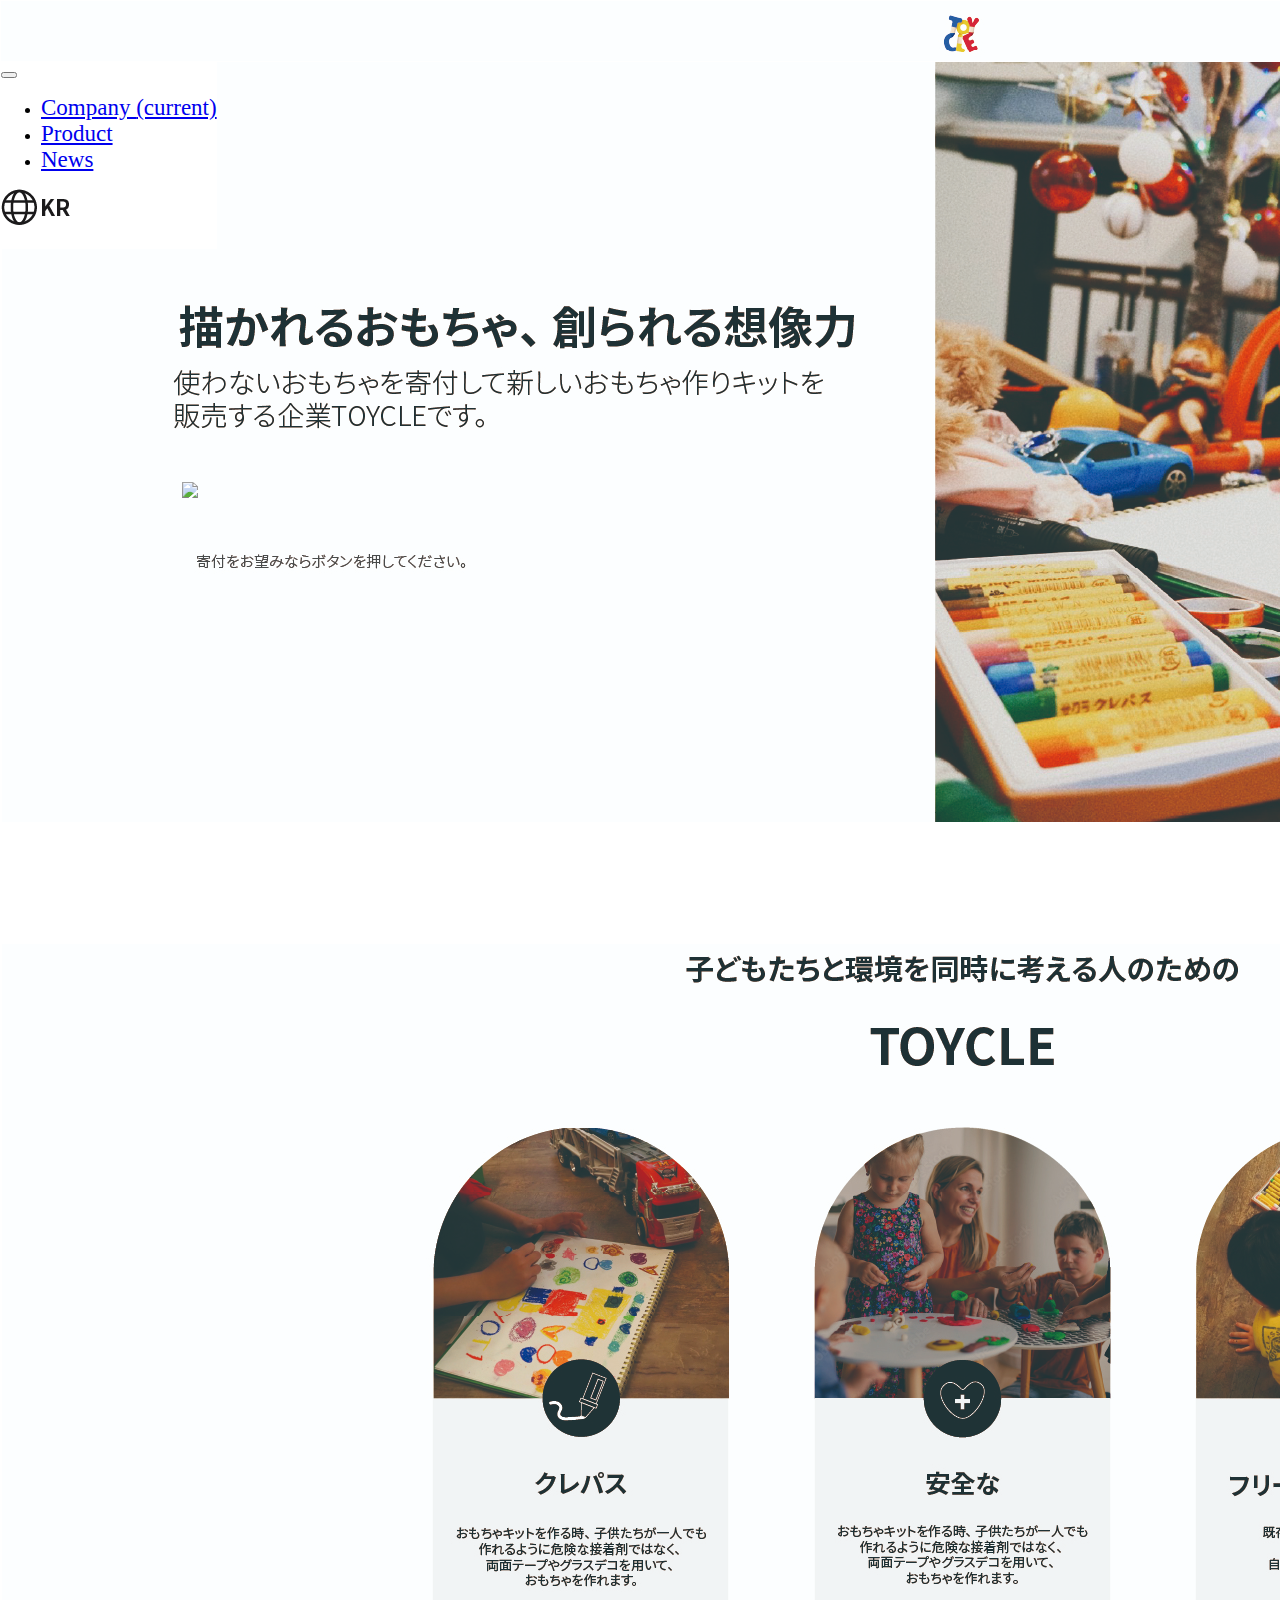
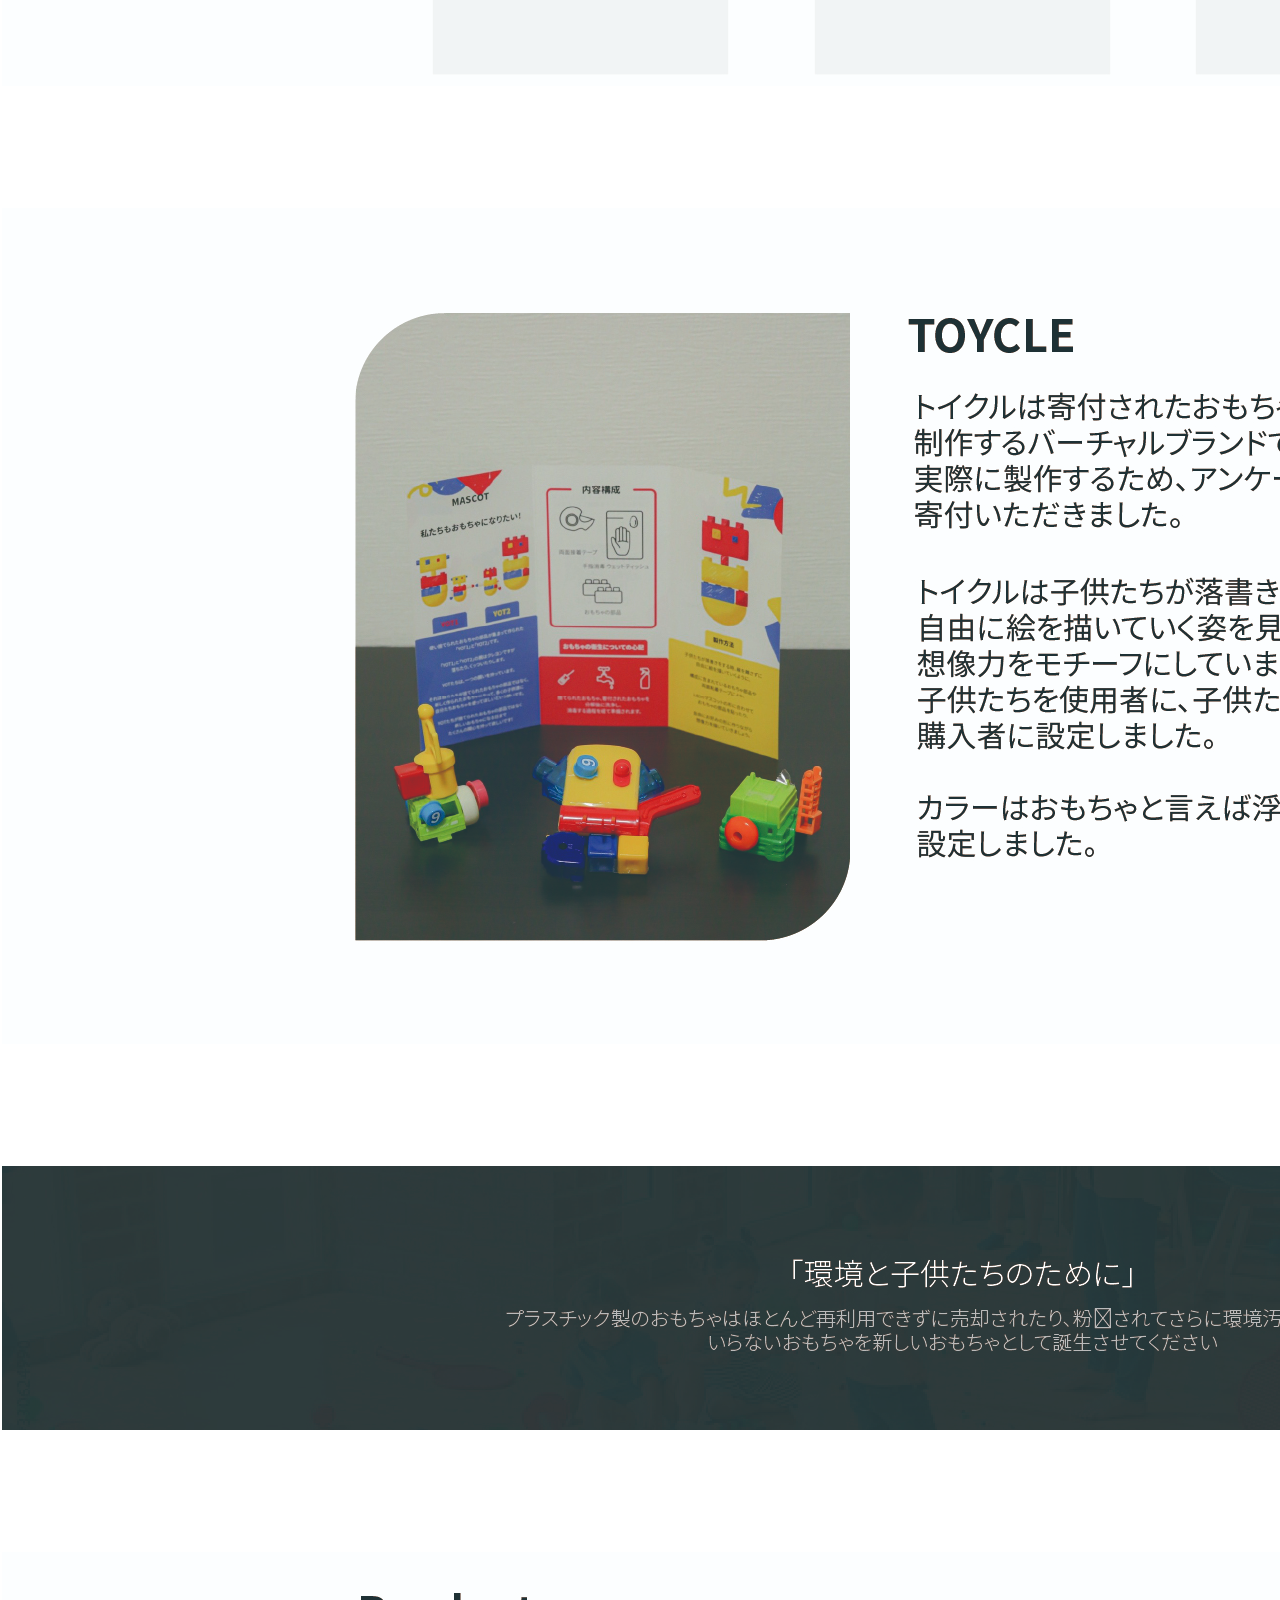
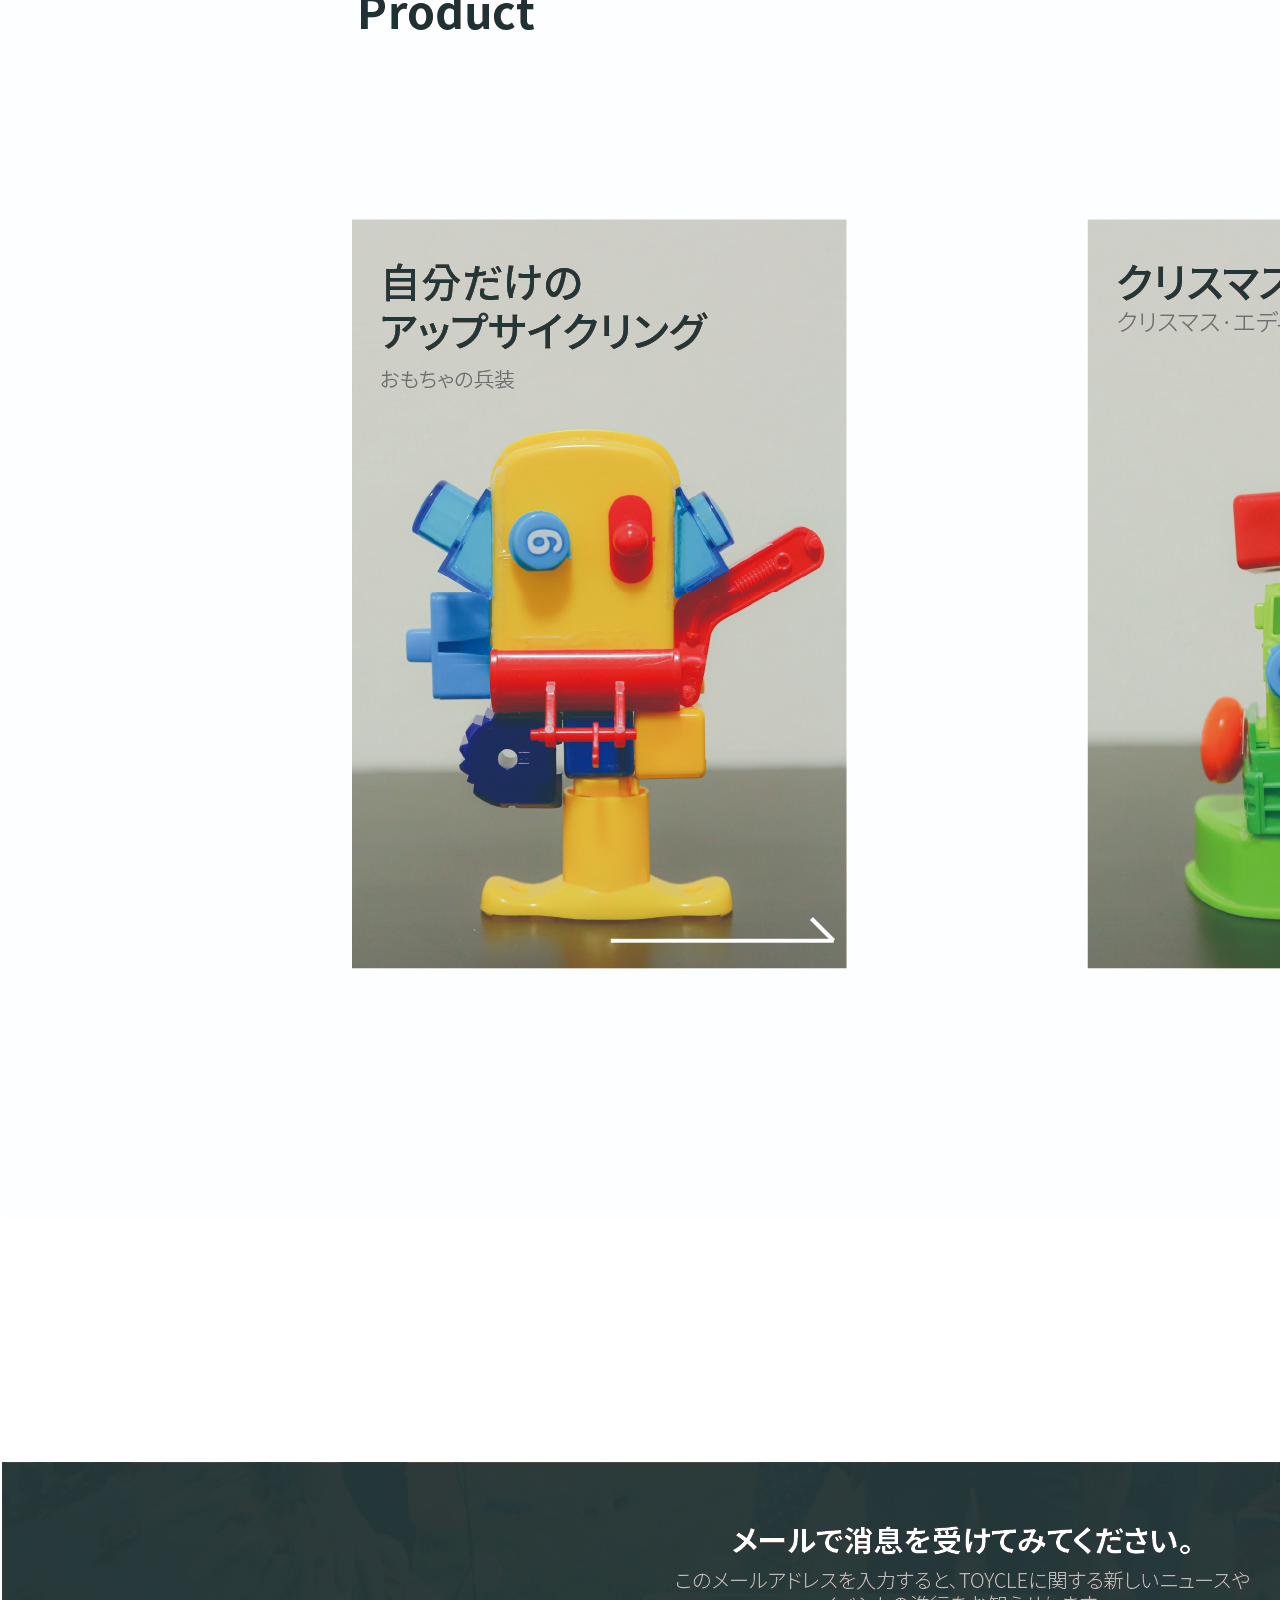
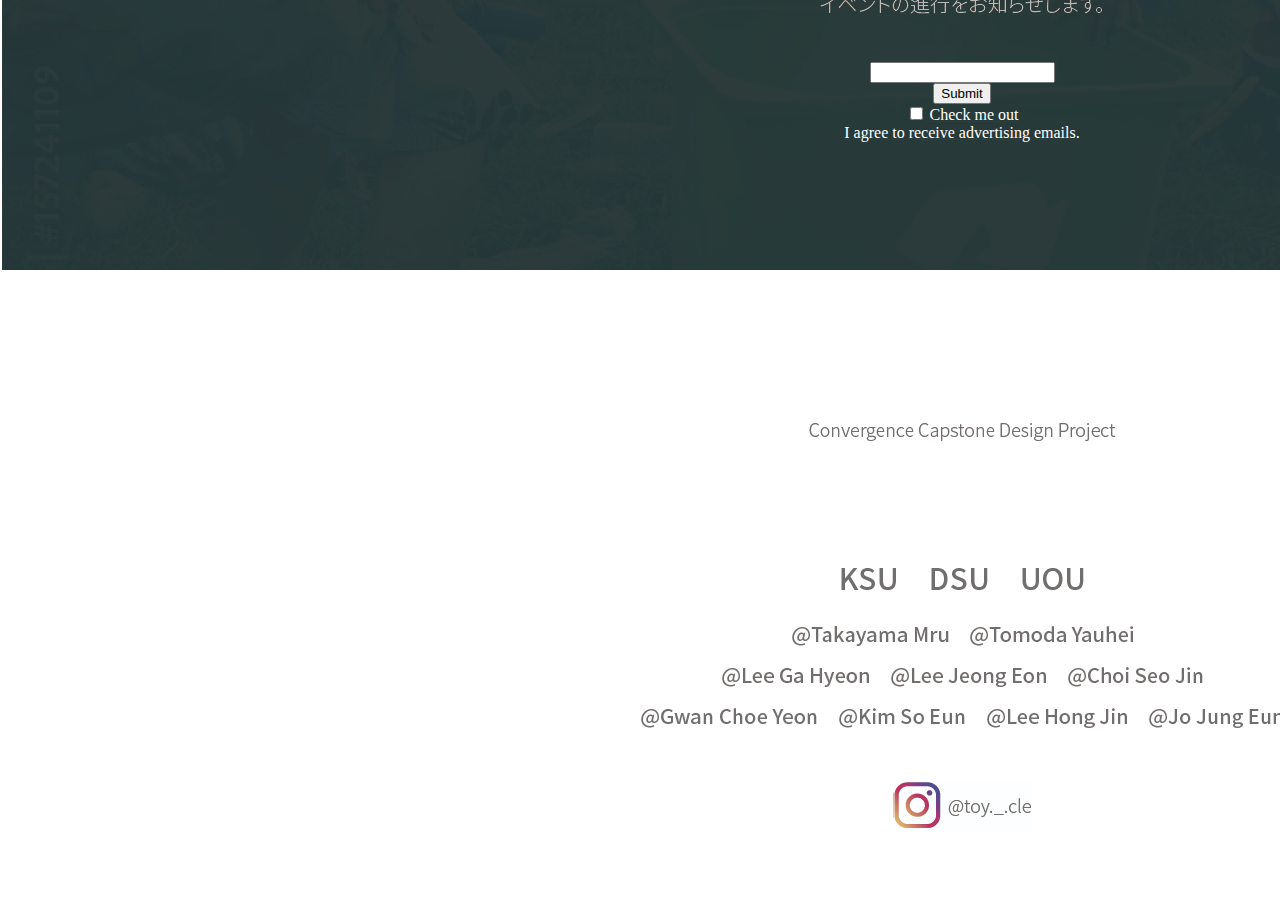
==== index1_1.html @ 3ecd544d "Add files via upload" ====
<!doctype html>
<html lang="ko">
<head>
<meta charset="utf-8">
<meta http-equiv="X-UA-Compatible" content="IE=Edge">
<title>Toycle</title>
<link rel="stylesheet" href="index1_2.css">
<link rel="stylesheet" href="https://cdn.jsdelivr.net/npm/bootstrap@4.6.1/dist/css/bootstrap.min.css" integrity="sha384-zCbKRCUGaJDkqS1kPbPd7TveP5iyJE0EjAuZQTgFLD2ylzuqKfdKlfG/eSrtxUkn" crossorigin="anonymous">
<script src="https://cdn.jsdelivr.net/npm/jquery@3.5.1/dist/jquery.slim.min.js" integrity="sha384-DfXdz2htPH0lsSSs5nCTpuj/zy4C+OGpamoFVy38MVBnE+IbbVYUew+OrCXaRkfj" crossorigin="anonymous"></script>
<script src="https://cdn.jsdelivr.net/npm/bootstrap@4.6.1/dist/js/bootstrap.bundle.min.js" integrity="sha384-fQybjgWLrvvRgtW6bFlB7jaZrFsaBXjsOMm/tB9LTS58ONXgqbR9W8oWht/amnpF" crossorigin="anonymous"></script>

</head>
<body>
	<!-- header -->
	<div class="header" >
		<div class="logo" id="logo2"></div>
		<a class="top" href="#logo2" ><img src="img/top.png"></a>


		<div class-"nav">
			<nav class="navbar navbar-expand-lg navbar-light bg-light">
				<div class="boxs"></div>
  <button class="navbar-toggler" type="button" data-toggle="collapse" data-target="#navbarText" aria-controls="navbarText" aria-expanded="false" aria-label="Toggle navigation">
    <span class="navbar-toggler-icon"></span>
  </button>
  <div class="collapse navbar-collapse" id="navbarText">
    <ul class="navbar-nav mr-auto">
      <li class="nav-item active">
        <a class="nav-link" href="#Company2">Company <span class="sr-only">(current)</span></a>
      </li>
			<div class="box1"></div>

      <li class="nav-item product1">
        <a class="nav-link" href="#Product2">Product</a>
      </li>
			<div class="box1"></div>

      <li class="nav-item news1">
        <a class="nav-link" href="#News2">News</a>
      </li>
			<div class="box1"></div>
    </ul>
    <span class="navbar-text">
      <div class="kr"><a href="index1.html"><img src="img/w_kr.png"></a></div>
    </span>
		<div class="boxs"></div>
  </div>
</nav>
		</div>


		<div class="slogan">
			<div class="form"><a href="https://forms.gle/98PeM2VK5E93jNA38"><img src="img/W_but_j.jpg"></a></div>
		</div>
	<!-- //header -->


	<!-- container -->
		<!-- content -->
		<div class="keyword"></div>

    <div class="box3" id="Company2"></div>
		<div class="intro"></div>

    <div class="box3"></div>
		<div class="Comment"></div>

    <div class="box3" id="Product2"></div>
    <div class="box"></div>

		<div class="product" >
			<div class="pro_b"><a href=""><img src="img/w_toy1_j.jpg"></div>
			<div class="pro_b2"><a href=""><img src="img/w_toy2_j.jpg"></div>
		</div>

    <div class="box3"></div>
		<div class="box3" id="News2"></div>
		<div class="email">
			<div class="send">
			<form>
  <div class="mb-3">
    <input type="email" class="form-control" id="exampleInputEmail1" aria-describedby="emailHelp"><br>
		<button type="submit" class="btn btn-primary">Submit</button>
  </div>
  <div class="mb-3 form-check">
    <input type="checkbox" class="form-check-input" id="exampleCheck1">
    <label class="form-check-label" for="exampleCheck1">Check me out</label><br>
		<label class="form-check-label" for="exampleCheck1">I agree to receive advertising emails.</label>
  </div>
</form>
</div>
		</div>
		<div class="box3"></div>
		<!-- //content -->
	<!-- //container -->


	<!-- footer -->
	<div class="footer">
    <div class="sns"><a href="https://instagram.com/toy._.cle?utm_medium=copy_link"><img src="img/w_sns.jpg"></a></div>
	</div>
	<!-- //footer -->
</div>
</body>
</html>
---- index1_2.css ----
body{ margin: 0;
      padding: 0;
}

html {
  scroll-behavior: smooth
}
.header{
  width : 1920px;
  height: auto;
  border: 1px solid white;
  margin: 0 auto;
}

.nav{
  position: fixed;
}

.top{
    width: 40px;
    height: 40px;
    position: fixed;
    margin-top:650px;
    margin-left: 1750px;
}

.navbar{
  position: fixed;
  background-color: white;
}

.logo{
  width : auto;
  height: 60px;
  background-image: url("img/logo.jpg");
}

.boxs{
  width: 200px;
}

.box1{
  width: 60px;
}

.box2{
  width: 30px;
}

.box3{
  height: 120px;
  margin:0 auto;
}

.nav{
  width: auto;
  height: 60px;
  border: 1px solid white;
  margin-top: 30px;
  position: fixed;
}

.nav-link{
  font-size: 23px;
}

.kr{
  width: 60px;
  height: 60px;
}

.slogan{
  width: auto;
  height: 760px;
  border: 1px solid white;
  margin-bottom: 120px;
  background-image: url("img/w_main_j.jpg");
}

.form{
  width: 310px;
  height: 65px;
  margin-left: 180px;
  margin-top: 420px;
}

.keyword{
  width: auto;
  height: 742px;
  border: 1px solid white;
  text-align: center;
  background-image: url("img/w_key_j.jpg");
}

.intro{
    width: auto;
    height: 836px;
    border: 1px solid white;
    background-image: url("img/w_com_j.jpg");
}

.Comment{
  width: auto;
  height: 264px;
  border: 1px solid white;
  background-image: url("img/w_coment_j.jpg");
}

.product{
  width: auto;
  height: 1268px;
  border: 1px solid white;
  background-image: url("img/w_pro_j.jpg");
}

.pro_b{
  width: 491.8232px;
  height: 744px;
  border: 1px solid white;
  margin-top: 265.487px;
  margin-left: 348.1854px;
  float: left;
}

.pro_b2{
  width: 491.8232px;
  height: 744px;
  border: 1px solid white;
  margin-top: 265.487px;
  margin-left: 242.1515px;
  float: left;
}

.email{
    width: auto;
    height: 408px;
    border: 1px solid white;
    background-image: url("img/w_em_j.jpg");
}

.send{
  width: 900px;
  height: 67px;
  margin-left: 510px;
  margin-top: 200px;
  text-align: center;
  color: white;
}

.sns{
    width: 137px;
    height: 46px;
    margin-top: 390px;
    margin-left: 892px;
}

.footer{
  width: auto;
  height: 530px;
  border: 1px solid white;
  background-image: url("img/w_foot.png");
}
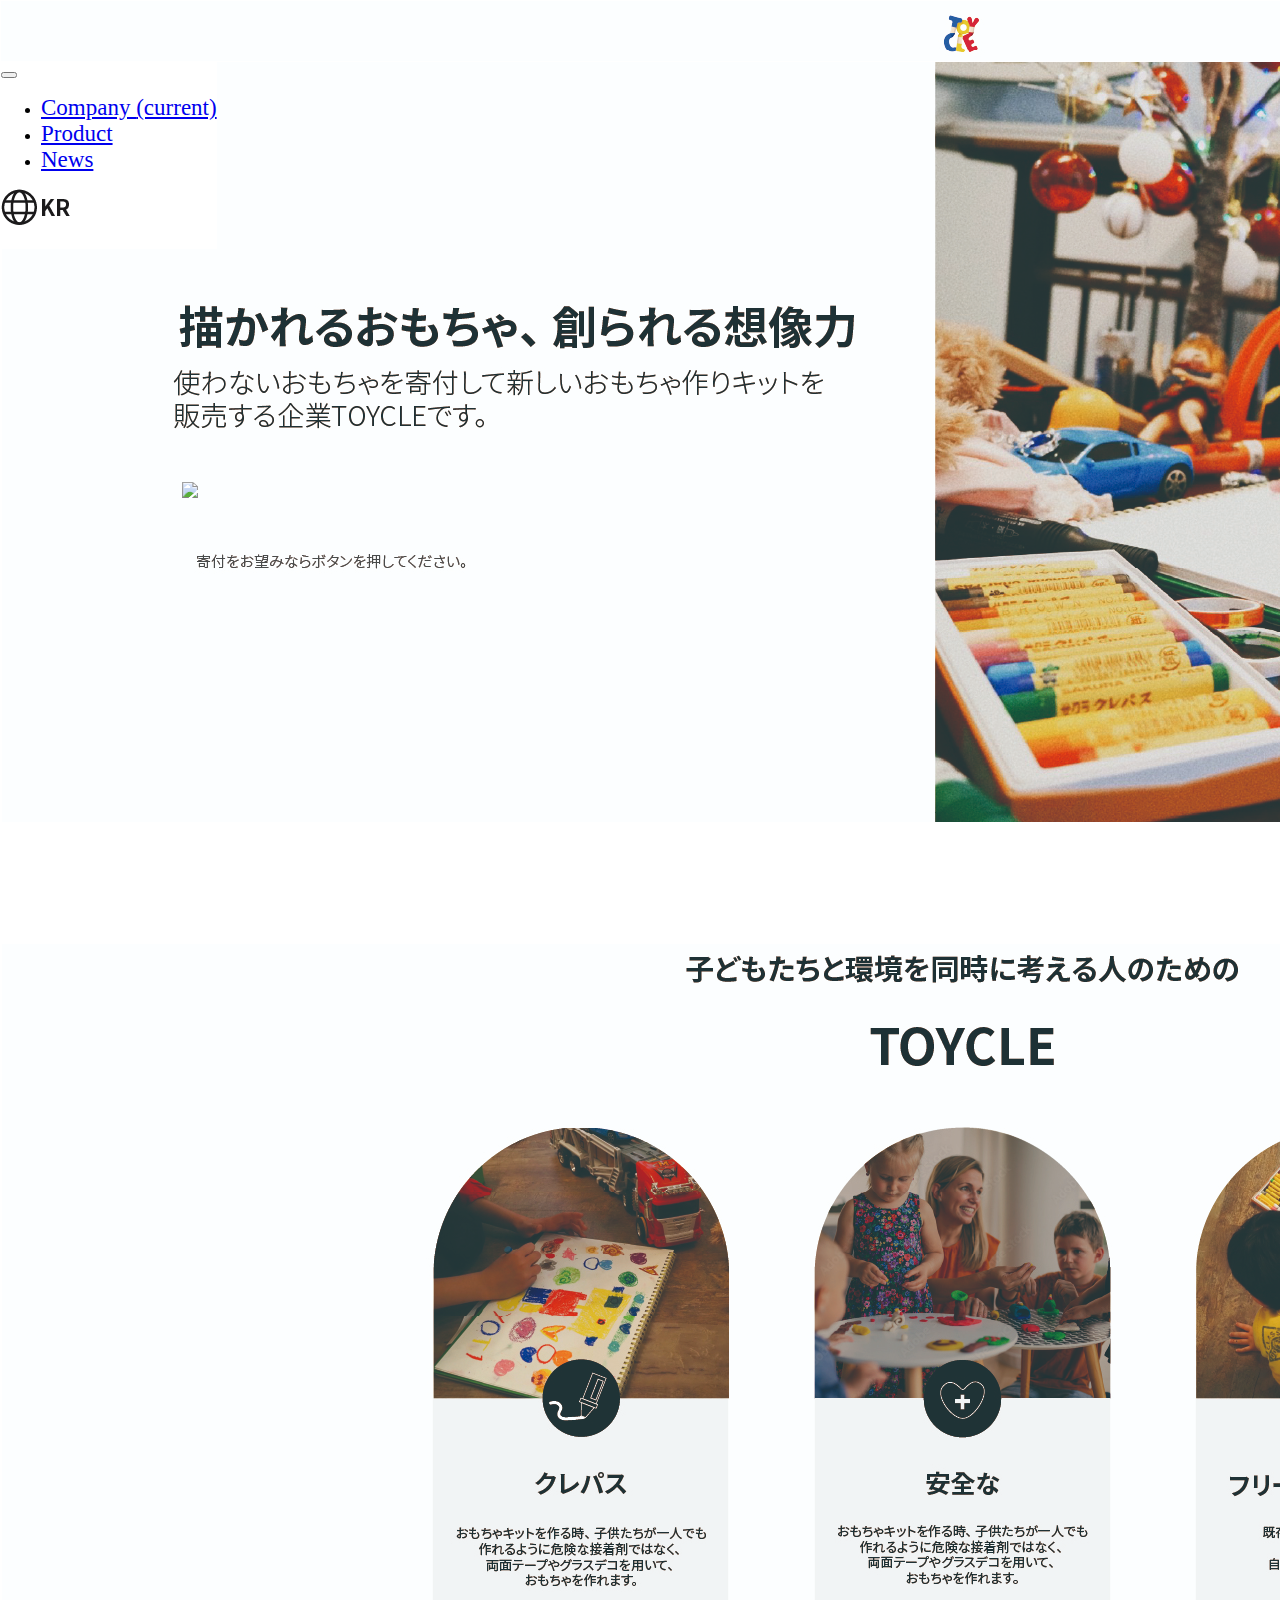
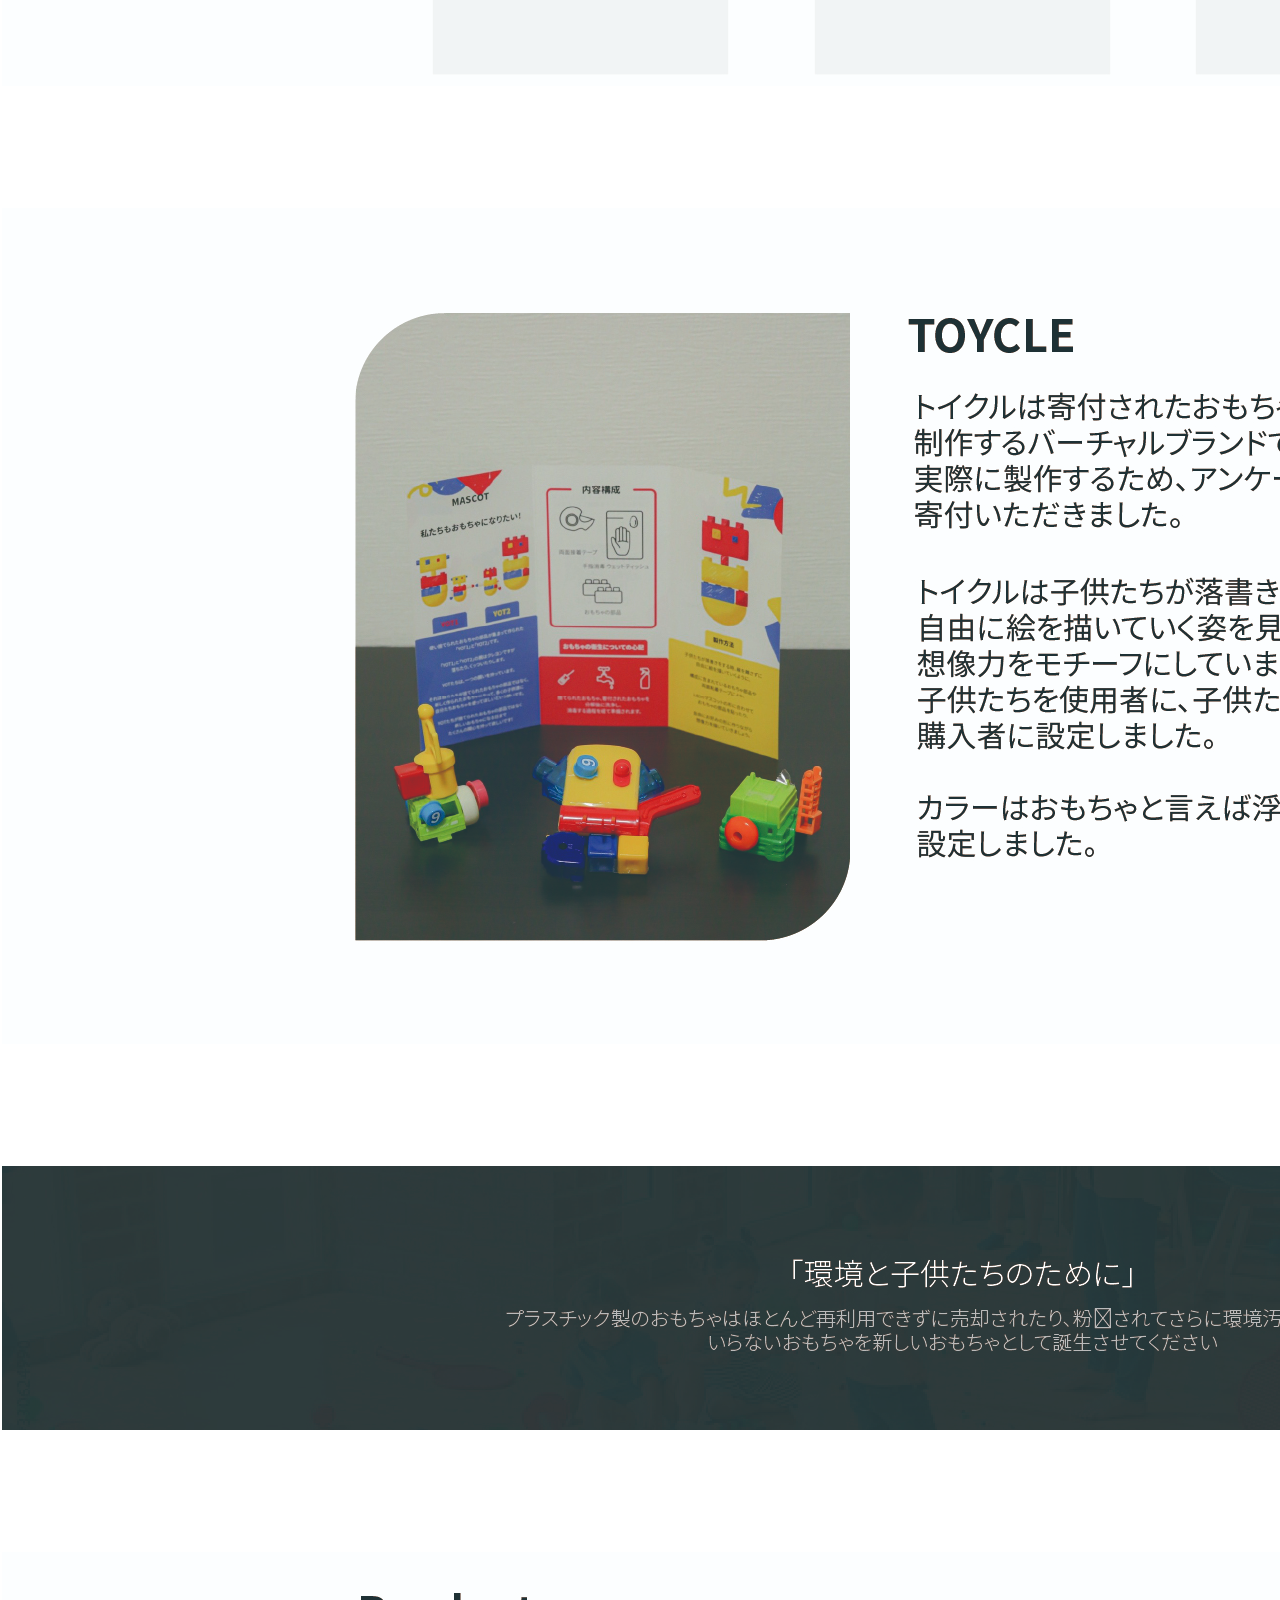
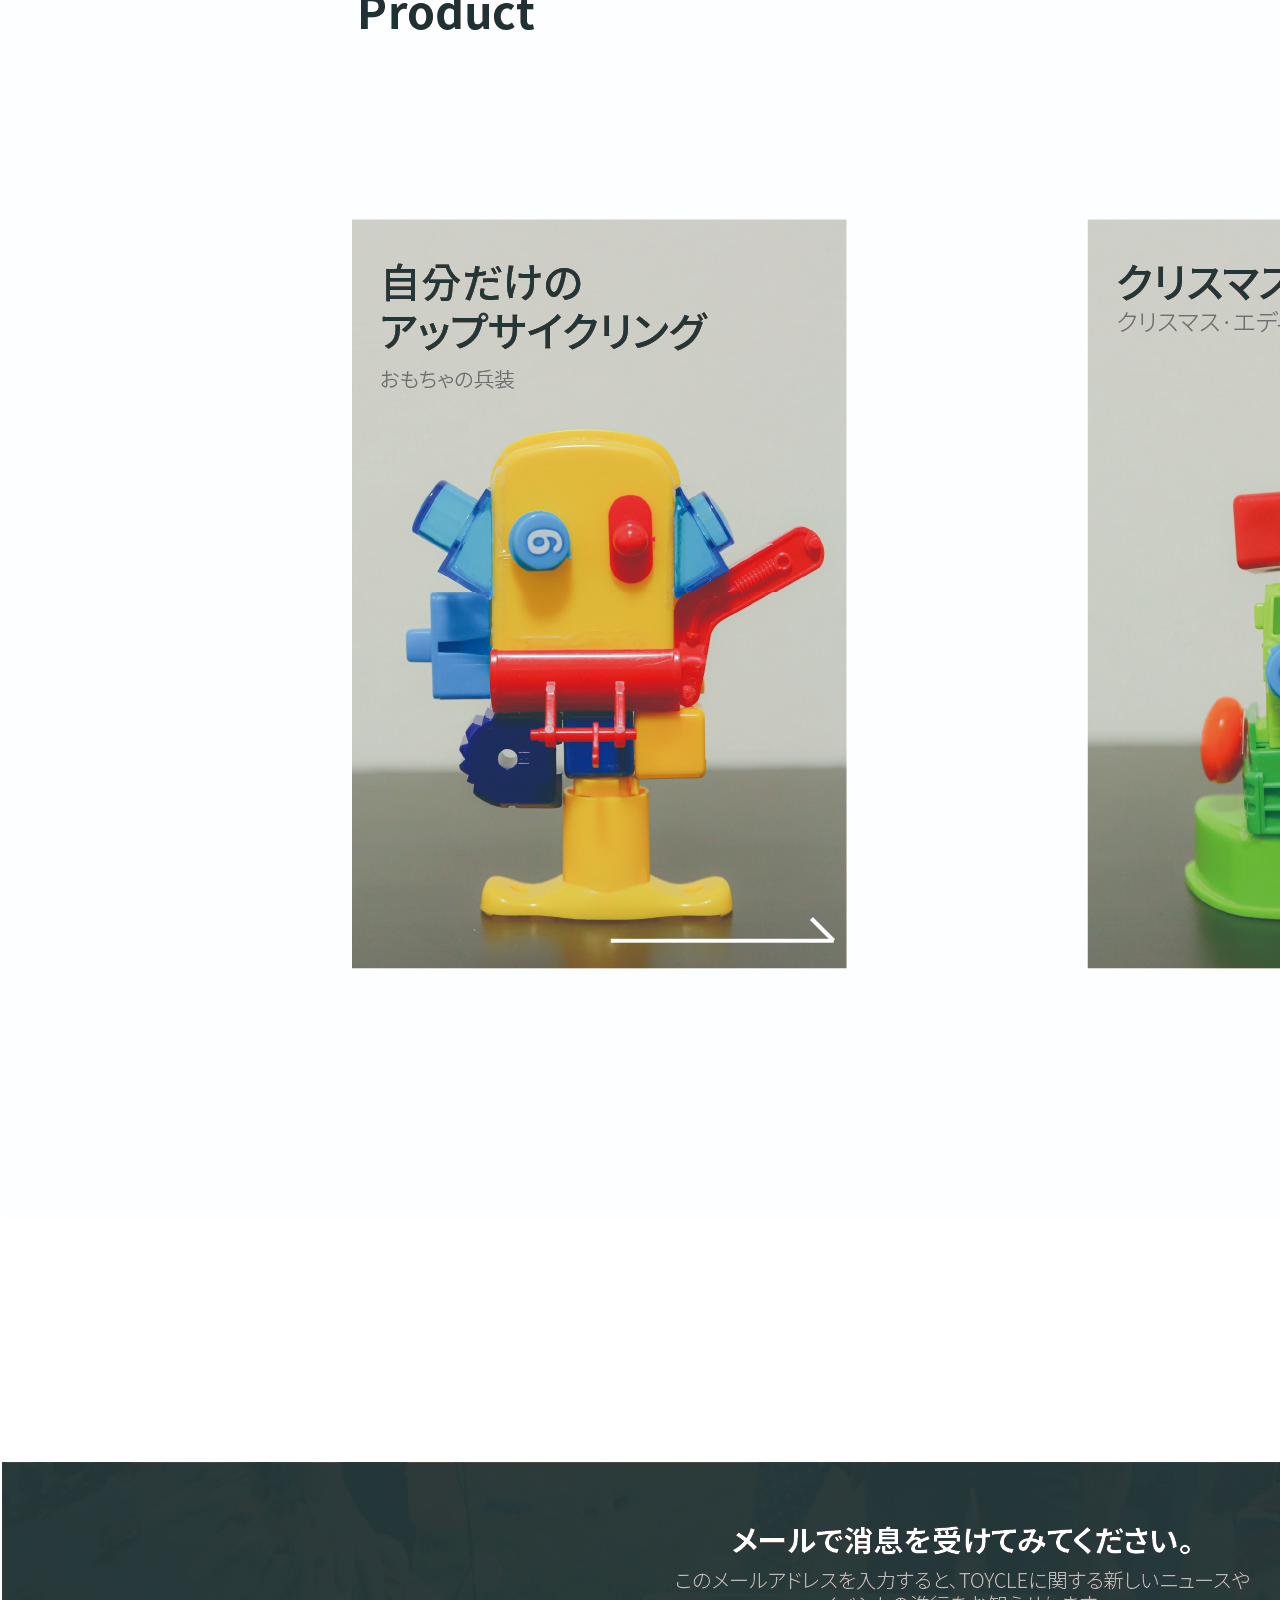
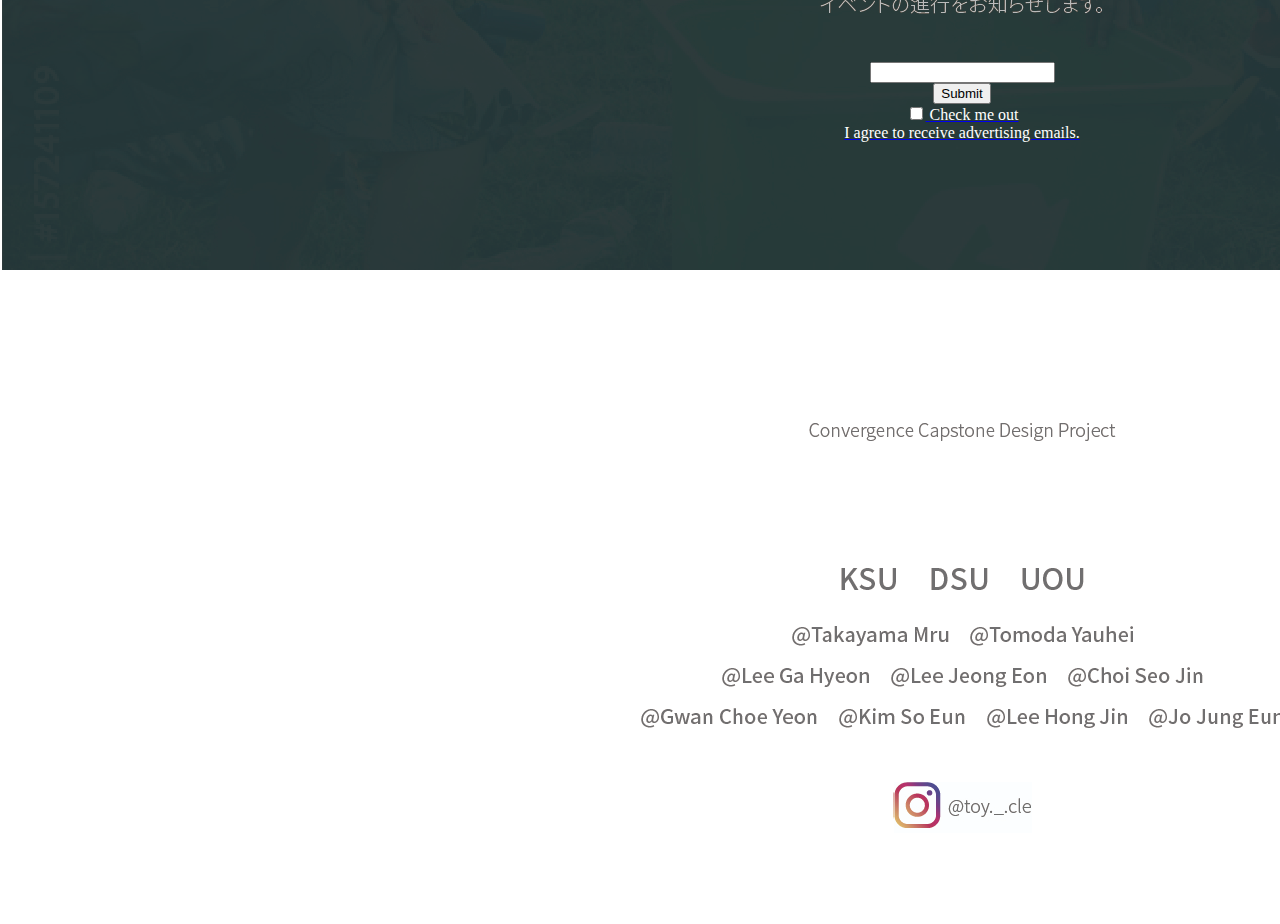
==== commit e71cb3f6: "Update index1_1.html" ====
--- a/index1_1.html
+++ b/index1_1.html
@@ -41,7 +41,7 @@
 			<div class="box1"></div>
     </ul>
     <span class="navbar-text">
-      <div class="kr"><a href="index1.html"><img src="img/w_kr.png"></a></div>
+      <div class="kr"><a href="index.html"><img src="img/w_kr.png"></a></div>
     </span>
 		<div class="boxs"></div>
   </div>
@@ -69,8 +69,8 @@
     <div class="box"></div>
 
 		<div class="product" >
-			<div class="pro_b"><a href=""><img src="img/w_toy1_j.jpg"></div>
-			<div class="pro_b2"><a href=""><img src="img/w_toy2_j.jpg"></div>
+			<div class="pro_b"><a href="product1j.html"><img src="img/w_toy1_j.jpg"></div>
+			<div class="pro_b2"><a href="product2j.html"><img src="img/w_toy2_j.jpg"></div>
 		</div>
 
     <div class="box3"></div>
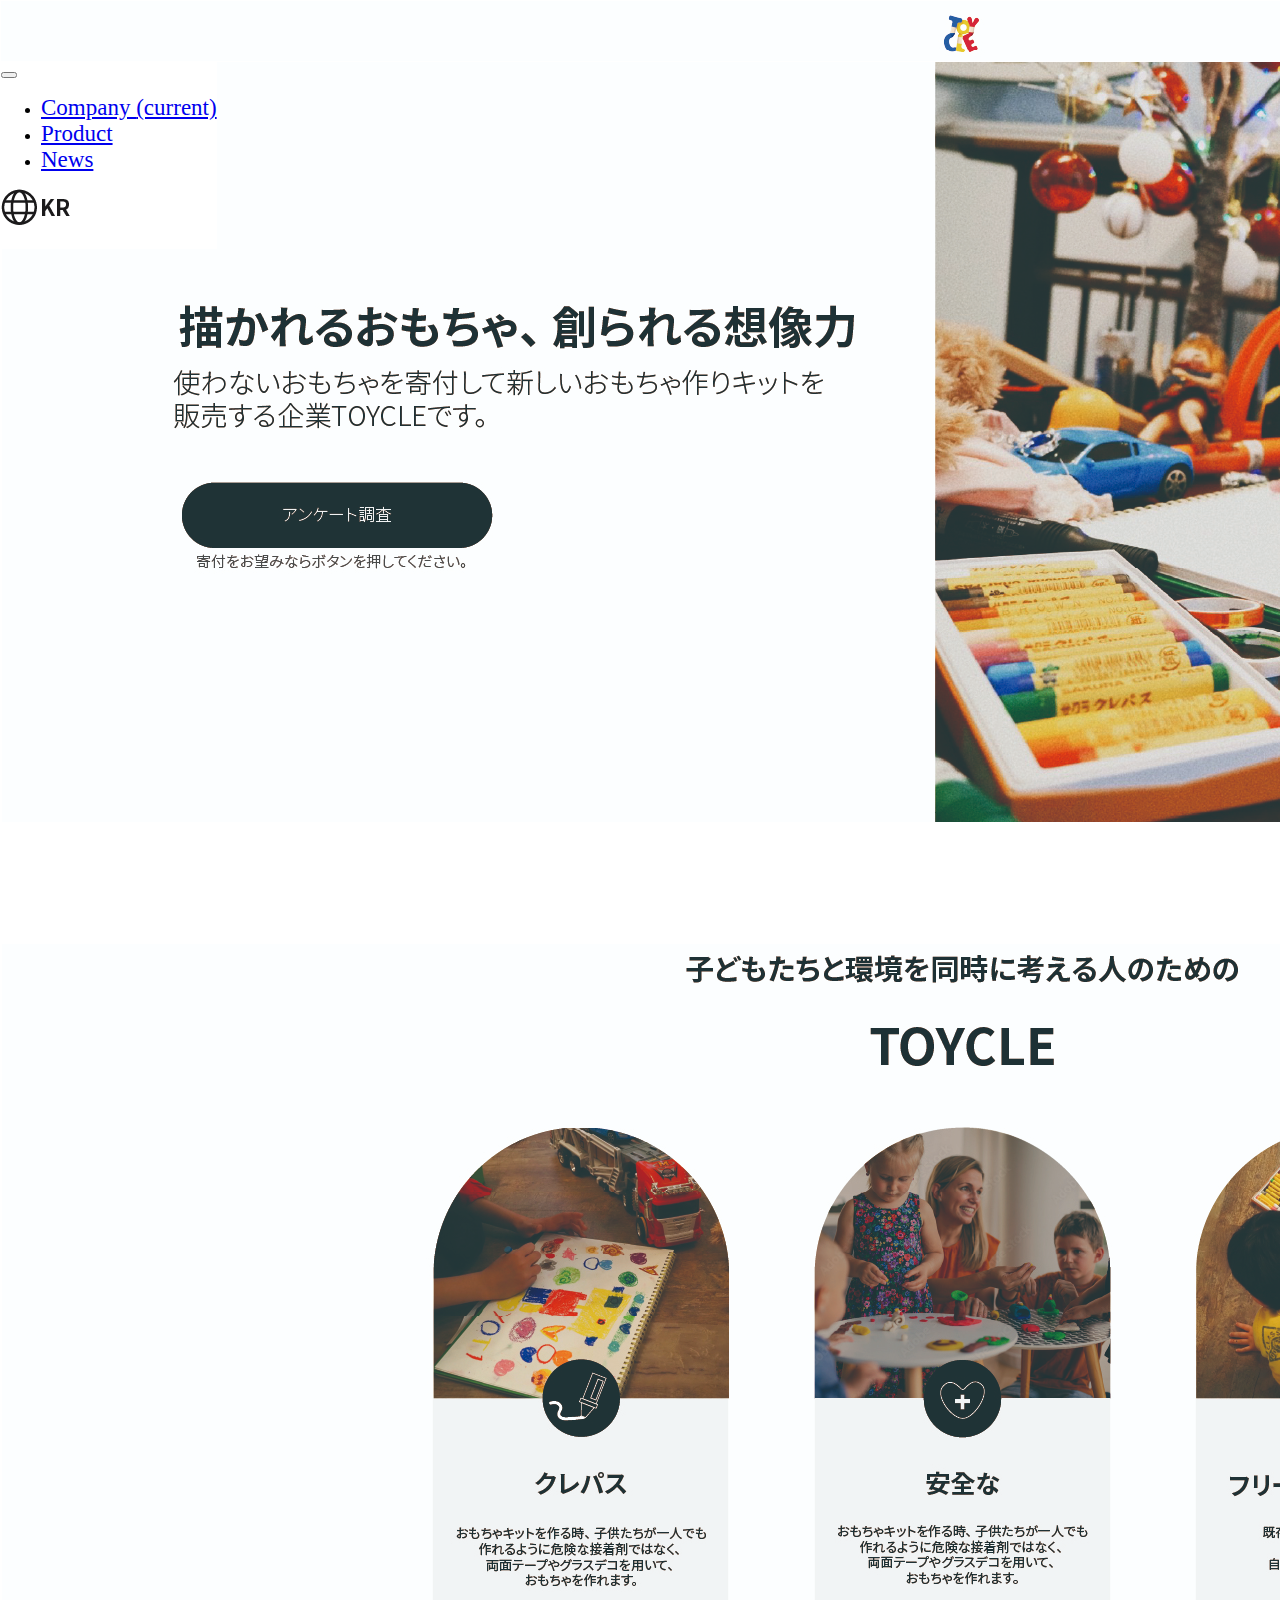
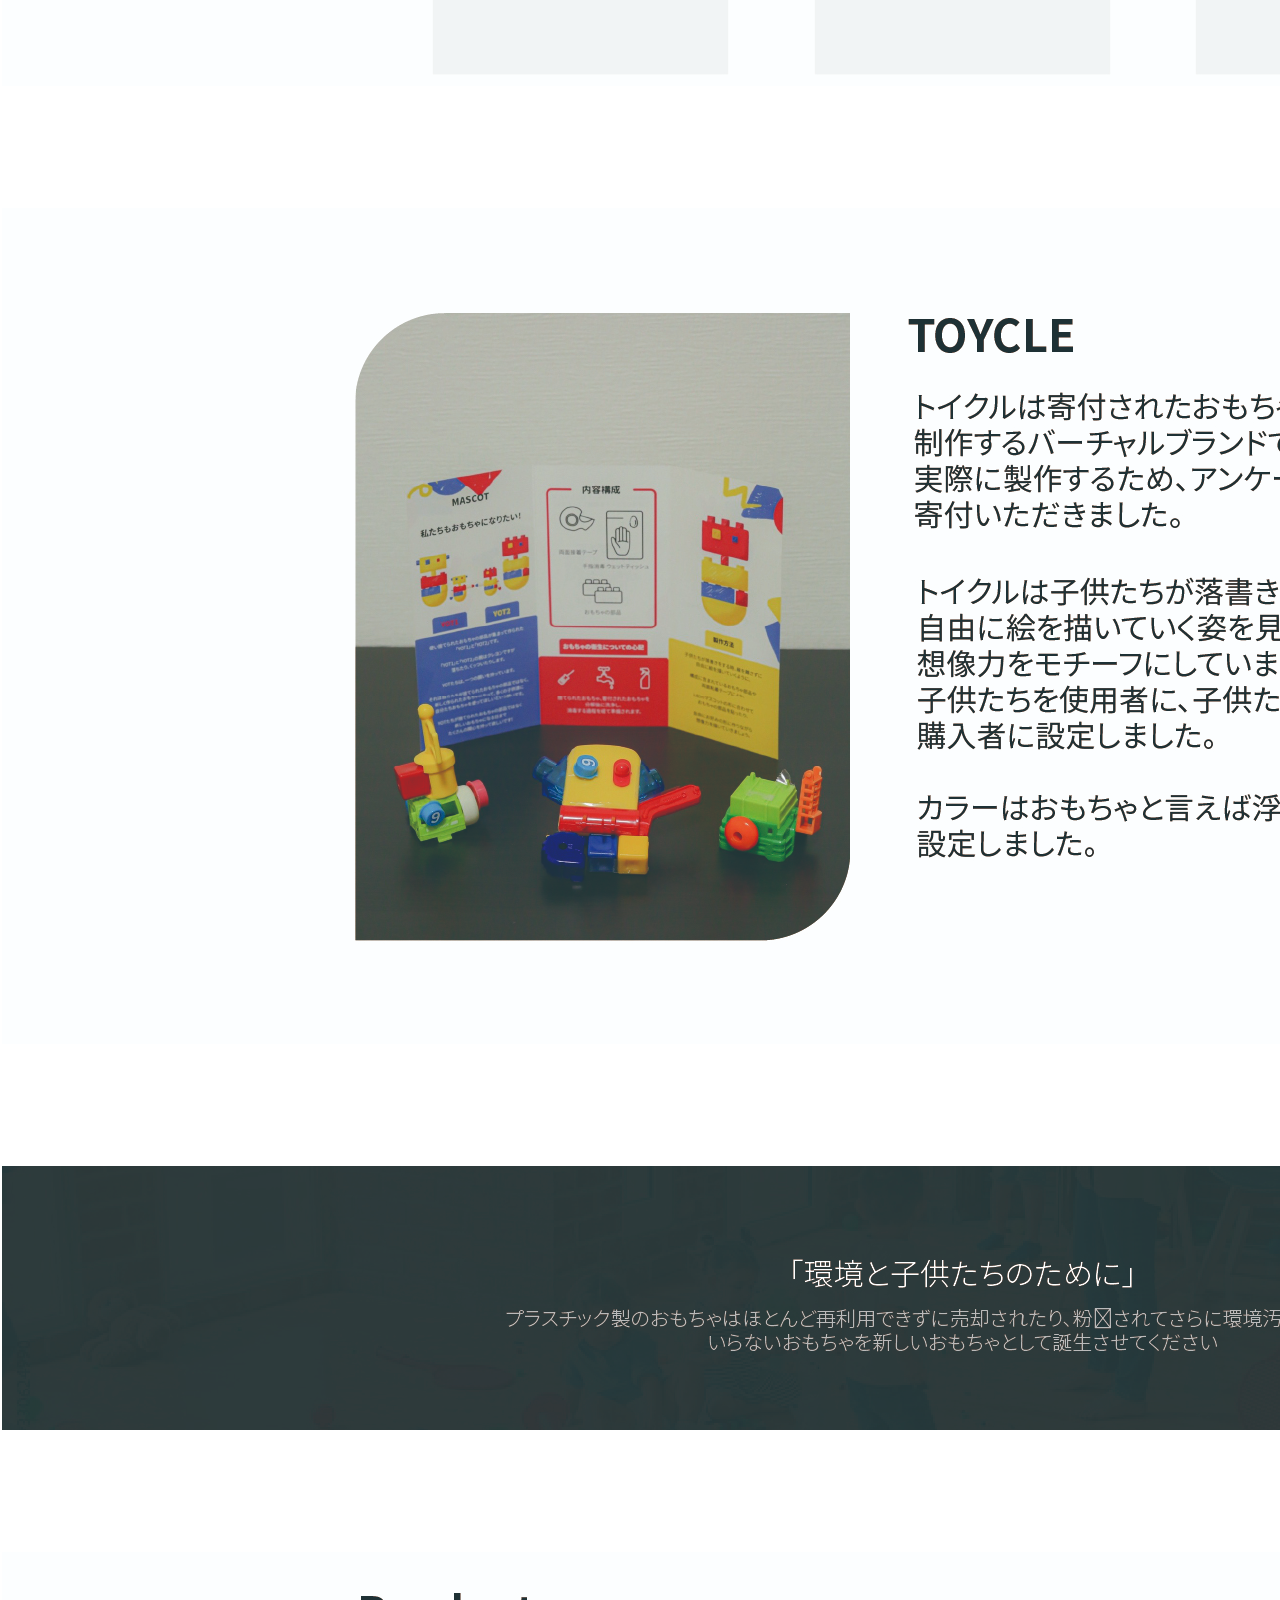
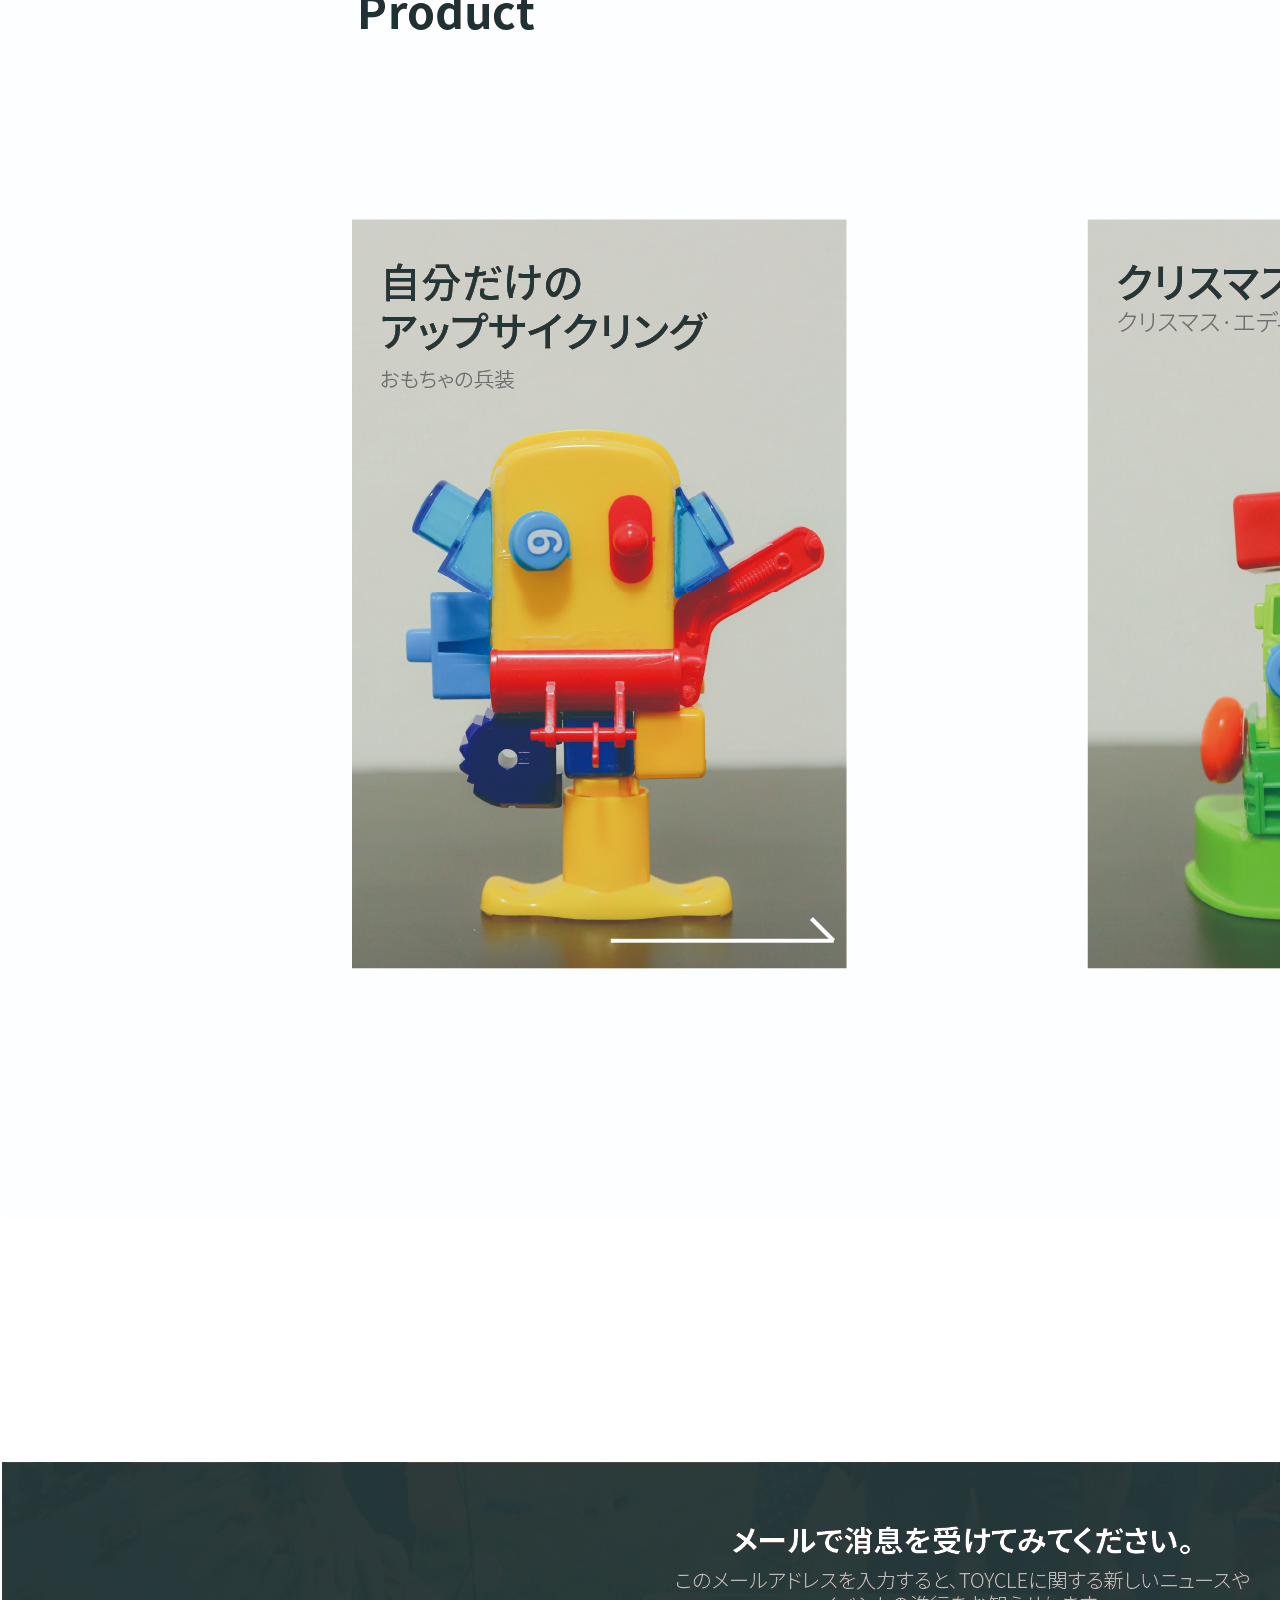
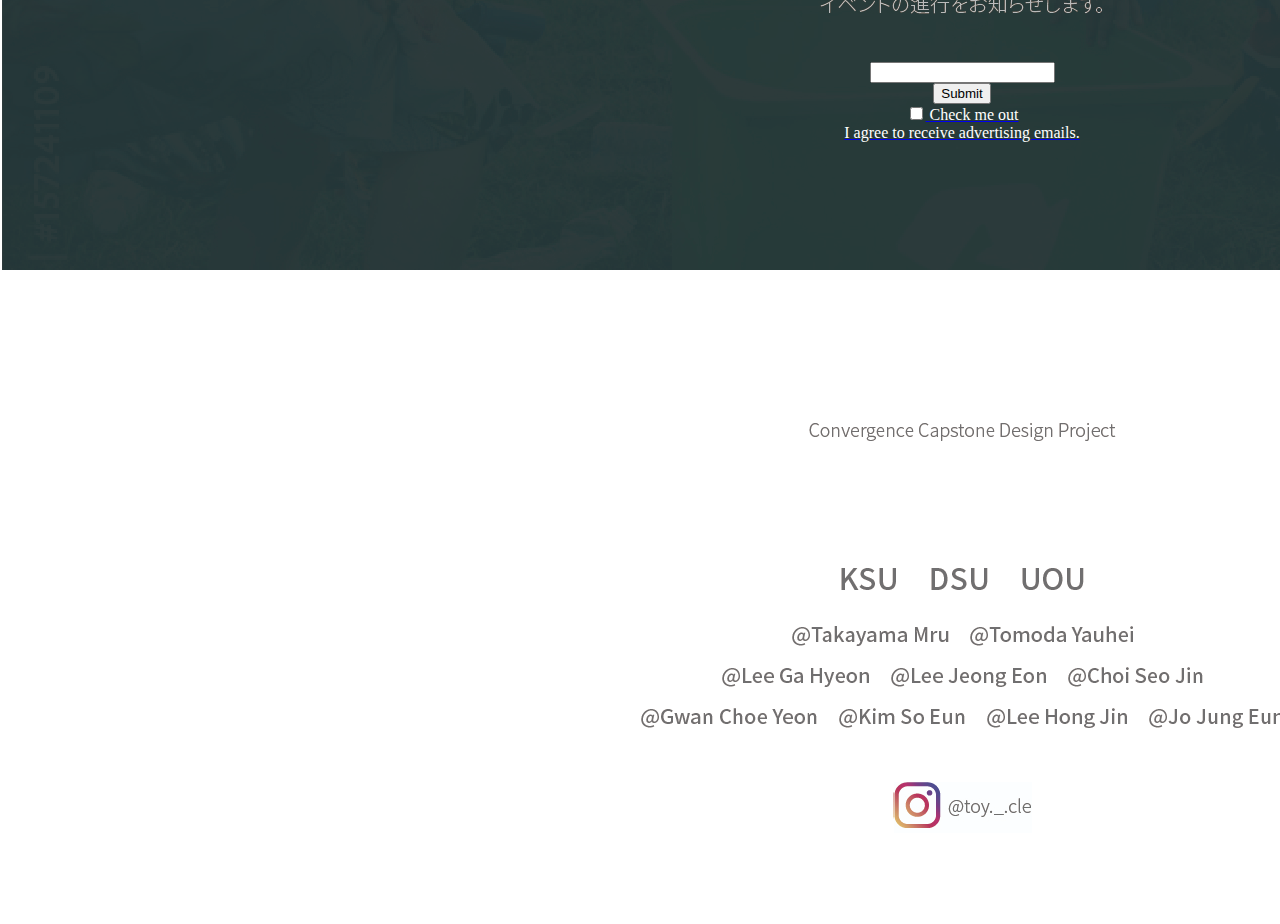
==== commit ebd9151b: "Update index1_1.html" ====
--- a/index1_1.html
+++ b/index1_1.html
@@ -50,7 +50,7 @@
 
 
 		<div class="slogan">
-			<div class="form"><a href="https://forms.gle/98PeM2VK5E93jNA38"><img src="img/W_but_j.jpg"></a></div>
+			<div class="form"><a href="https://forms.gle/98PeM2VK5E93jNA38"><img src="img/w_but_j.jpg"></a></div>
 		</div>
 	<!-- //header -->
 
@@ -69,8 +69,8 @@
     <div class="box"></div>
 
 		<div class="product" >
-			<div class="pro_b"><a href="product1j.html"><img src="img/w_toy1_j.jpg"></div>
-			<div class="pro_b2"><a href="product2j.html"><img src="img/w_toy2_j.jpg"></div>
+			<div class="pro_b"><a href="product1j/product1j.html"><img src="img/w_toy1_j.jpg"></div>
+			<div class="pro_b2"><a href="product2j/product2j.html"><img src="img/w_toy2_j.jpg"></div>
 		</div>
 
     <div class="box3"></div>
